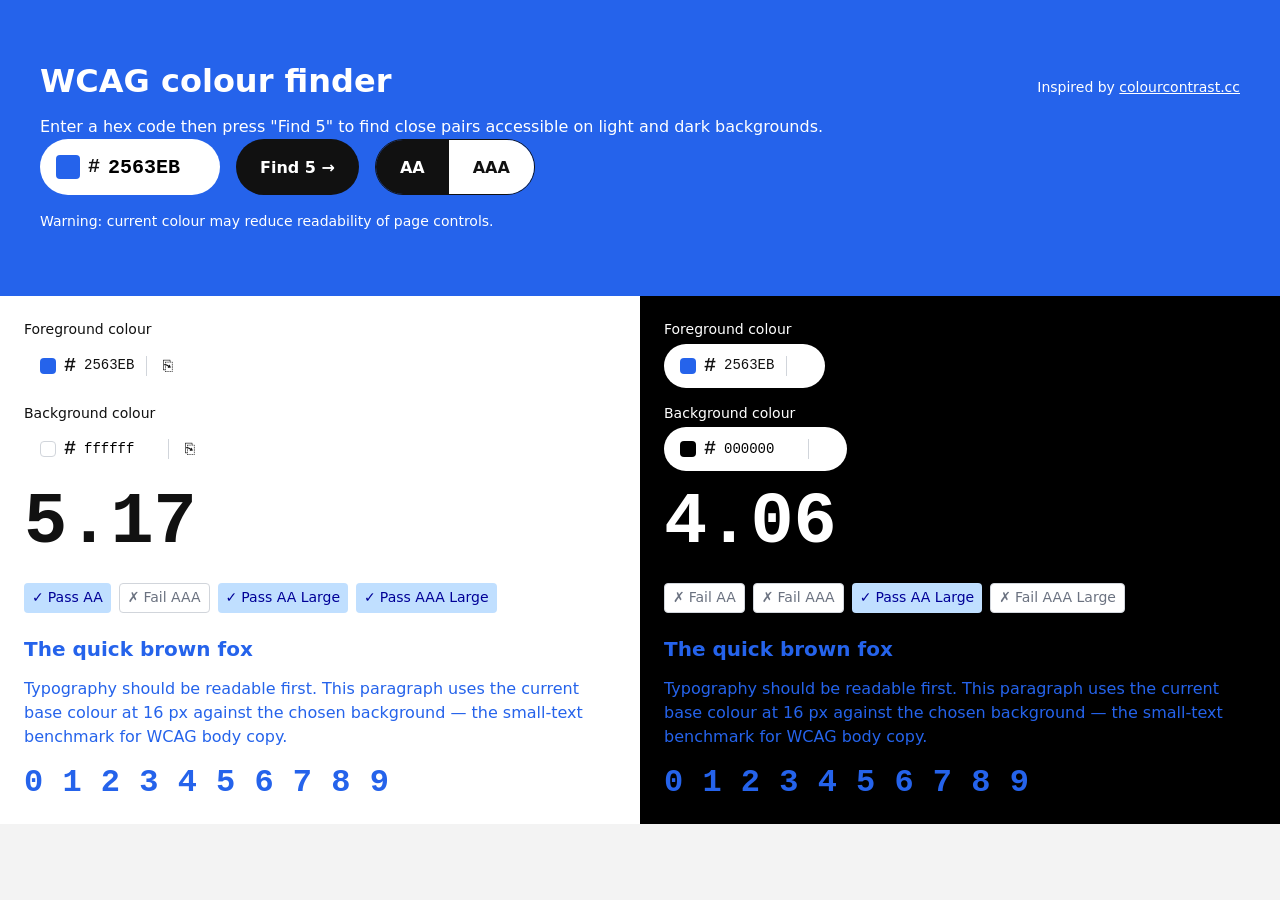
==== index.html @ 26ff1bad "feat(05-03): unified focus styles, dark-panel override, mobile tabs - Consolidate per-element focus " ====
<!DOCTYPE html>
<html lang="en">
<head>
  <meta charset="utf-8">
  <meta name="viewport" content="width=device-width, initial-scale=1">
  <title>WCAG Colour Finder</title>
  <link rel="stylesheet" href="style.css">
  <script type="module" src="app.js"></script>
</head>
<body>

  <div class="control-zone">
    <div class="control-zone__inner">

      <div class="control-zone__header">
        <h1>WCAG colour finder</h1>
        <p class="attribution">Inspired by <a href="https://colourcontrast.cc">colourcontrast.cc</a></p>
      </div>

      <p class="description">Enter a hex code then press "Find 5" to find close pairs accessible on light and dark backgrounds.</p>

      <div class="control-row">
        <label class="hex-pill" for="hex-input">
          <span class="swatch-indicator" aria-hidden="true"></span>
          <span class="hex-prefix" aria-hidden="true">#</span>
          <input id="hex-input" class="hex-value" type="text" maxlength="6" spellcheck="false" autocomplete="off" aria-label="Hex colour code" value="2563EB">
        </label>

        <button type="button" id="find-btn" class="find-btn">Find 5 &rarr;</button>

        <div class="aa-toggle" role="group" aria-label="Contrast threshold">
          <button type="button" class="aa-toggle-btn" data-threshold="AA"  aria-pressed="true">AA</button>
          <button type="button" class="aa-toggle-btn" data-threshold="AAA" aria-pressed="false">AAA</button>
        </div>
      </div>

      <span id="hex-error" class="error-msg" aria-live="polite" hidden>Enter a valid hex colour</span>

      <div id="swatch-row" class="swatch-row" hidden>
        <ul class="swatch-list" role="list" aria-label="Accessible colour pairs">
        </ul>
        <p id="distance-warning" class="distance-warning" hidden>
          <span class="distance-warning__prefix" aria-hidden="true">&#x26A0;</span>
          These pairs are a long way from your original colour — no closer accessible shades exist.
        </p>
      </div>

      <p id="top-zone-warning" class="top-zone-warning" hidden aria-live="polite">Warning: current colour may reduce readability of page controls.</p>
      <span id="copy-live" class="sr-only" aria-live="polite"></span>

    </div>
  </div>

  <div class="preview-zone">
    <div class="panel-tabs" role="tablist" aria-label="Preview panel">
      <button type="button" class="tab-btn" role="tab" data-panel="light" aria-selected="true"  aria-controls="panel-light-content" id="tab-light">Light</button>
      <button type="button" class="tab-btn" role="tab" data-panel="dark"  aria-selected="false" aria-controls="panel-dark-content"  id="tab-dark">Dark</button>
    </div>
    <div class="panels">

      <section class="panel panel--light" id="panel-light-content" role="tabpanel" aria-labelledby="tab-light">
        <h2 class="sr-only">Light background</h2>

        <div class="preview-field">
          <span class="preview-field__label">Foreground colour</span>
          <span class="hex-pill preview-pill">
            <span class="swatch-indicator swatch-indicator--fg" aria-hidden="true"></span>
            <span class="hex-prefix" aria-hidden="true">#</span>
            <span class="hex-value fg-hex">2563EB</span>
            <span class="pill-divider" aria-hidden="true"></span>
            <button type="button" class="copy-btn" aria-label="Copy hex to clipboard" title="Copy hex to clipboard">&#x2398;</button>
          </span>
        </div>

        <div class="preview-field">
          <span class="preview-field__label">Background colour</span>
          <span class="hex-pill preview-pill">
            <span class="swatch-indicator swatch-indicator--bg swatch-indicator--light" aria-hidden="true"></span>
            <span class="hex-prefix" aria-hidden="true">#</span>
            <input id="light-bg-input" class="hex-value bg-input" type="text" maxlength="6"
                   spellcheck="false" autocomplete="off"
                   aria-label="Light background hex colour"
                   aria-invalid="false"
                   value="ffffff">
            <span class="pill-divider" aria-hidden="true"></span>
            <button type="button" class="copy-btn" aria-label="Copy hex to clipboard" title="Copy hex to clipboard">&#x2398;</button>
          </span>
          <span id="light-bg-error" class="error-msg" aria-live="polite" hidden>Enter a valid hex colour</span>
        </div>

        <p class="contrast-ratio contrast-ratio--large"><span class="ratio">—</span></p>

        <div class="badge-area" aria-live="polite">
          <span class="badge badge-aa badge--fail"></span>
          <span class="badge badge-aaa badge--fail"></span>
          <span class="badge badge-aa-lg badge--fail"></span>
          <span class="badge badge-aaa-lg badge--fail"></span>
        </div>

        <h3 contenteditable="true" aria-label="Editable heading — light panel" class="sample-heading sample-text">The quick brown fox</h3>
        <p contenteditable="true" aria-label="Editable paragraph — light panel" class="sample-para sample-text">Typography should be readable first. This paragraph uses the current base colour at 16 px against the chosen background — the small-text benchmark for WCAG body copy.</p>
        <p class="numerals sample-text">0 1 2 3 4 5 6 7 8 9</p>
      </section>

      <section class="panel panel--dark" id="panel-dark-content" role="tabpanel" aria-labelledby="tab-dark">
        <h2 class="sr-only">Dark background</h2>

        <div class="preview-field">
          <span class="preview-field__label">Foreground colour</span>
          <span class="hex-pill preview-pill">
            <span class="swatch-indicator swatch-indicator--fg" aria-hidden="true"></span>
            <span class="hex-prefix" aria-hidden="true">#</span>
            <span class="hex-value fg-hex">2563EB</span>
            <span class="pill-divider" aria-hidden="true"></span>
            <button type="button" class="copy-btn" aria-label="Copy hex to clipboard" title="Copy hex to clipboard">&#x2398;</button>
          </span>
        </div>

        <div class="preview-field">
          <span class="preview-field__label">Background colour</span>
          <span class="hex-pill preview-pill">
            <span class="swatch-indicator swatch-indicator--bg swatch-indicator--dark" aria-hidden="true"></span>
            <span class="hex-prefix" aria-hidden="true">#</span>
            <input id="dark-bg-input" class="hex-value bg-input" type="text" maxlength="6"
                   spellcheck="false" autocomplete="off"
                   aria-label="Dark background hex colour"
                   aria-invalid="false"
                   value="000000">
            <span class="pill-divider" aria-hidden="true"></span>
            <button type="button" class="copy-btn" aria-label="Copy hex to clipboard" title="Copy hex to clipboard">&#x2398;</button>
          </span>
          <span id="dark-bg-error" class="error-msg" aria-live="polite" hidden>Enter a valid hex colour</span>
        </div>

        <p class="contrast-ratio contrast-ratio--large"><span class="ratio">—</span></p>

        <div class="badge-area" aria-live="polite">
          <span class="badge badge-aa badge--fail"></span>
          <span class="badge badge-aaa badge--fail"></span>
          <span class="badge badge-aa-lg badge--fail"></span>
          <span class="badge badge-aaa-lg badge--fail"></span>
        </div>

        <h3 contenteditable="true" aria-label="Editable heading — dark panel" class="sample-heading sample-text">The quick brown fox</h3>
        <p contenteditable="true" aria-label="Editable paragraph — dark panel" class="sample-para sample-text">Typography should be readable first. This paragraph uses the current base colour at 16 px against the chosen background — the small-text benchmark for WCAG body copy.</p>
        <p class="numerals sample-text">0 1 2 3 4 5 6 7 8 9</p>
      </section>

    </div>
  </div>

</body>
</html>
---- style.css ----
/* style.css */
/* WCAG Colour Finder — all visual styles */

/* --- Custom properties --- */

:root {
  --user-colour: #2563eb;
  --light-bg: #ffffff;
  --dark-bg: #111111;
  --surface: #f3f3f3;
  --error: #dc2626;
  --border: #d1d5db;
  --chrome-dark: #111111;
  --chrome-light: #ffffff;

  /* Pass-badge tokens — CSS defaults, JS overrides with contrast-verified values */
  --pass-bg: color-mix(in oklch, var(--user-colour) 30%, #ffffff);
  --pass-text: color-mix(in oklch, var(--user-colour) 80%, #000000);
  --control-zone-text: #000000;

  --space-xs: 4px;
  --space-sm: 8px;
  --space-md: 16px;
  --space-lg: 24px;
  --space-xl: 32px;
  --space-2xl: 48px;
  --space-3xl: 64px;
}

/* --- Reset and base --- */

*,
*::before,
*::after {
  box-sizing: border-box;
}

body {
  margin: 0;
  min-height: 100vh;
  background: var(--surface);
  color: var(--chrome-dark);
  font-family: system-ui, -apple-system, sans-serif;
  font-size: 16px;
  font-weight: 400;
  line-height: 1.5;
}

p {
  font-size: 16px;
  font-weight: 400;
  line-height: 1.5;
  margin: 0;
}

/* --- Typography --- */

h1 {
  font-size: clamp(28px, 4vw, 32px);
  font-weight: 700;
  line-height: 1.1;
  margin: 0;
}

.attribution {
  font-size: 14px;
}

.attribution a {
  color: currentColor;
  text-decoration: underline;
}

.description {
  font-size: 16px;
  font-weight: 400;
  line-height: 1.5;
}

.sample-heading {
  font-size: 20px;
  font-weight: 700;
  line-height: 1.2;
  margin: 0 0 var(--space-md) 0;
}

.sample-para {
  margin: 0 0 var(--space-md) 0;
}

.numerals {
  font-family: ui-monospace, 'Courier New', monospace;
  font-size: clamp(28px, 3vw, 32px);
  font-weight: 700;
  line-height: 1.1;
  margin: 0;
}

.contrast-ratio--large {
  font-family: ui-monospace, 'Courier New', monospace;
  font-size: clamp(56px, 8vw, 72px);
  font-weight: 700;
  line-height: 1;
  color: var(--chrome-dark);
  margin: var(--space-md) 0;
}

.panel--dark .contrast-ratio--large {
  color: var(--chrome-light);
}

/* --- Two-zone layout --- */

.control-zone {
  background: var(--user-colour);
  color: var(--control-zone-text);
  padding: var(--space-3xl) var(--space-md);
}

.control-zone__inner {
  max-width: 1200px;
  margin: 0 auto;
}

.control-zone__header {
  display: flex;
  align-items: baseline;
  justify-content: space-between;
  flex-wrap: wrap;
  gap: var(--space-md);
  margin-bottom: var(--space-md);
}

.preview-zone {
  background: var(--surface);
}

.panels {
  display: flex;
  gap: 0;
}

/* --- Mobile tabs (hidden on desktop) --- */

.panel-tabs {
  display: none;
}

.tab-btn {
  font-family: inherit;
}

.panel {
  flex: 1;
  padding: var(--space-lg);
}

.panel--light {
  background: var(--light-bg);
  color: var(--chrome-dark);
}

.panel--dark {
  background: var(--dark-bg);
  color: var(--chrome-light);
}

/* --- Hex input pill (shared between control zone and preview pills) --- */

.hex-pill {
  background: #ffffff;
  border-radius: 9999px;
  min-height: 56px;
  display: inline-flex;
  align-items: center;
  gap: var(--space-sm);
  padding: 0 var(--space-md);
  color: var(--chrome-dark);
}

.hex-pill .swatch-indicator {
  width: 24px;
  height: 24px;
  border-radius: 4px;
  background: var(--user-colour);
  flex: none;
}

.hex-pill .swatch-indicator--bg.swatch-indicator--light {
  background: var(--light-bg);
  border: 1px solid var(--border);
}

.hex-pill .swatch-indicator--bg.swatch-indicator--dark {
  background: var(--dark-bg);
}

.hex-pill .hex-prefix,
.hex-pill .hex-value {
  font-family: ui-monospace, 'Courier New', monospace;
  font-size: 20px;
  font-weight: 700;
}

.hex-pill .hex-value {
  border: none;
  background: transparent;
  outline: none;
  padding: 0;
}

.hex-pill input.hex-value {
  width: 96px;
}

.preview-pill {
  min-height: 44px;
  padding: 0 var(--space-sm) 0 var(--space-md);
}

.preview-pill .hex-value {
  font-size: 14px;
  font-weight: 400;
}

.preview-pill input.hex-value {
  width: 72px;
}

.preview-pill .swatch-indicator {
  width: 16px;
  height: 16px;
}

.pill-divider {
  display: inline-block;
  width: 1px;
  height: 20px;
  background: var(--border);
  margin: 0 var(--space-xs);
}

.copy-btn {
  background: transparent;
  border: none;
  cursor: pointer;
  font-size: 16px;
  line-height: 1;
  color: var(--chrome-dark);
  padding: 4px;
}

.panel--dark .copy-btn {
  color: var(--chrome-light);
}

/* --- Control row (input pill + Find button + AA/AAA toggle) --- */

.control-row {
  display: flex;
  align-items: center;
  gap: var(--space-md);
  flex-wrap: wrap;
  margin-bottom: var(--space-md);
}

#find-btn,
.find-btn {
  background: var(--chrome-dark);
  color: var(--chrome-light);
  border: none;
  border-radius: 9999px;
  min-height: 56px;
  padding: 0 var(--space-lg);
  font-family: inherit;
  font-size: 16px;
  font-weight: 700;
  line-height: 1.2;
  cursor: pointer;
}

.find-btn:hover {
  background: #333333;
}

.find-btn:disabled {
  opacity: 0.5;
  cursor: not-allowed;
}

.aa-toggle {
  display: inline-flex;
  min-height: 56px;
  border: 1px solid var(--chrome-dark);
  border-radius: 9999px;
  overflow: hidden;
}

.aa-toggle-btn {
  background: #ffffff;
  color: var(--chrome-dark);
  border: none;
  padding: 0 var(--space-lg);
  font-family: inherit;
  font-size: 16px;
  font-weight: 700;
  cursor: pointer;
}

.aa-toggle-btn[aria-pressed="true"] {
  background: var(--chrome-dark);
  color: var(--chrome-light);
}

/* --- Error message --- */

.error-msg {
  display: block;
}

.error-msg[hidden] {
  display: none;
}

.error-msg:not([hidden]) {
  color: var(--error);
  font-size: 14px;
  margin-top: var(--space-xs);
}

.input--error {
  outline: 2px solid var(--error);
}

.top-zone-warning {
  margin-top: var(--space-md);
  font-size: 14px;
  color: var(--control-zone-text);
}

.top-zone-warning[hidden] {
  display: none;
}

/* --- Sample text --- */

.sample-text {
  color: var(--user-colour);
}

/* --- Unified focus — A11Y-03, D-09 --- */

#hex-input:focus,
#find-btn:focus,
.bg-input:focus,
.swatch-pair:focus,
.tab-btn:focus,
.aa-toggle-btn:focus,
.copy-btn:focus,
.attribution a:focus {
  outline: 2px solid var(--chrome-dark);
  outline-offset: 2px;
}

.hex-pill:focus-within {
  outline: 2px solid var(--chrome-dark);
  outline-offset: 2px;
}

/* Dark-panel override — Pitfall 2 */
.panel--dark #hex-input:focus,
.panel--dark .bg-input:focus,
.panel--dark .swatch-pair:focus,
.panel--dark .copy-btn:focus,
.panel--dark .tab-btn:focus,
.panel--dark .hex-pill:focus-within {
  outline-color: var(--chrome-light);
}

/* Error-state outline overrides */
.input--error:focus { outline-color: var(--error); }

/* Exception — sample text (D-03) */
.sample-text:focus {
  outline: 2px dashed;
  outline-color: color-mix(in srgb, var(--user-colour) 50%, transparent);
  outline-offset: 2px;
}

/* --- Preview fields (foreground / background labelled pills) --- */

.preview-field {
  margin-bottom: var(--space-md);
}

.preview-field__label {
  display: block;
  font-size: 14px;
  font-weight: 400;
  line-height: 1.4;
  margin-bottom: var(--space-xs);
}

/* --- Badge area --- */

.badge-area {
  display: flex;
  flex-wrap: wrap;
  gap: var(--space-sm);
  margin-top: var(--space-lg);
  margin-bottom: var(--space-lg);
}

.badge {
  display: inline-flex;
  align-items: center;
  gap: 4px;
  padding: 4px 8px;
  border-radius: 4px;
  font-size: 14px;
  font-weight: 400;
  line-height: 1.4;
}

.badge--pass {
  background: var(--pass-bg);
  color: var(--pass-text);
  border: none;
}

.badge--fail {
  background: #ffffff;
  color: #6b7280;
  border: 1px solid #d1d5db;
}

/* --- Visually hidden utility --- */

.sr-only {
  position: absolute;
  width: 1px;
  height: 1px;
  padding: 0;
  margin: -1px;
  overflow: hidden;
  clip: rect(0, 0, 0, 0);
  white-space: nowrap;
  border: 0;
}

/* --- Swatch row (result cards) --- */

.swatch-row {
  margin-top: var(--space-2xl);
}

.swatch-row[hidden] {
  display: none;
}

.swatch-list {
  display: flex;
  flex-wrap: wrap;
  gap: var(--space-md);
  list-style: none;
  padding: 0;
  margin: 0;
}

.swatch-item {
  display: flex;
  flex-direction: column;
  align-items: center;
}

.swatch-pair {
  width: 96px;
  height: 48px;
  display: flex;
  background: #ffffff;
  border: 1px solid #000000;
  border-radius: 8px;
  padding: var(--space-sm);
  cursor: pointer;
  overflow: hidden;
  gap: 2px;
}

.swatch-pair__half {
  flex: 1;
  display: block;
  border-radius: 2px;
}

.swatch-pair--selected {
  outline: 3px solid #000000;
  outline-offset: 2px;
  border-width: 3px;
  border-color: #000000;
}

.swatch-pair-hex {
  font-family: ui-monospace, 'Courier New', monospace;
  font-size: 14px;
  font-weight: 400;
  line-height: 1.4;
  margin-top: var(--space-xs);
  color: var(--chrome-dark);
}

/* --- Distance warning --- */

.distance-warning {
  margin-top: var(--space-md);
  font-size: 14px;
  line-height: 1.5;
  color: var(--control-zone-text);
}

.distance-warning[hidden] {
  display: none;
}

.distance-warning__prefix {
  color: var(--error);
  margin-right: var(--space-xs);
}

/* --- Responsive --- */

@media (max-width: 700px) {
  .panels {
    flex-direction: column;
  }

  .control-row {
    flex-direction: column;
    align-items: stretch;
  }

  .hex-pill,
  .find-btn,
  .aa-toggle {
    width: 100%;
  }

  .aa-toggle {
    justify-content: stretch;
  }

  .aa-toggle-btn {
    flex: 1;
  }

  /* Mobile tabs — replace 50/50 split with tab-switched single panel */
  .panel-tabs {
    display: flex;
    gap: 0;
    border-bottom: 1px solid var(--chrome-dark);
  }

  .tab-btn {
    flex: 1;
    background: #ffffff;
    color: var(--chrome-dark);
    border: none;
    padding: var(--space-md);
    font-size: 16px;
    font-weight: 700;
    cursor: pointer;
    min-height: 44px;
  }

  .tab-btn[aria-selected="true"] {
    background: var(--chrome-dark);
    color: var(--chrome-light);
  }

  .panel--light[hidden],
  .panel--dark[hidden] {
    display: none;
  }

  .swatch-list {
    flex-wrap: wrap;
  }
}
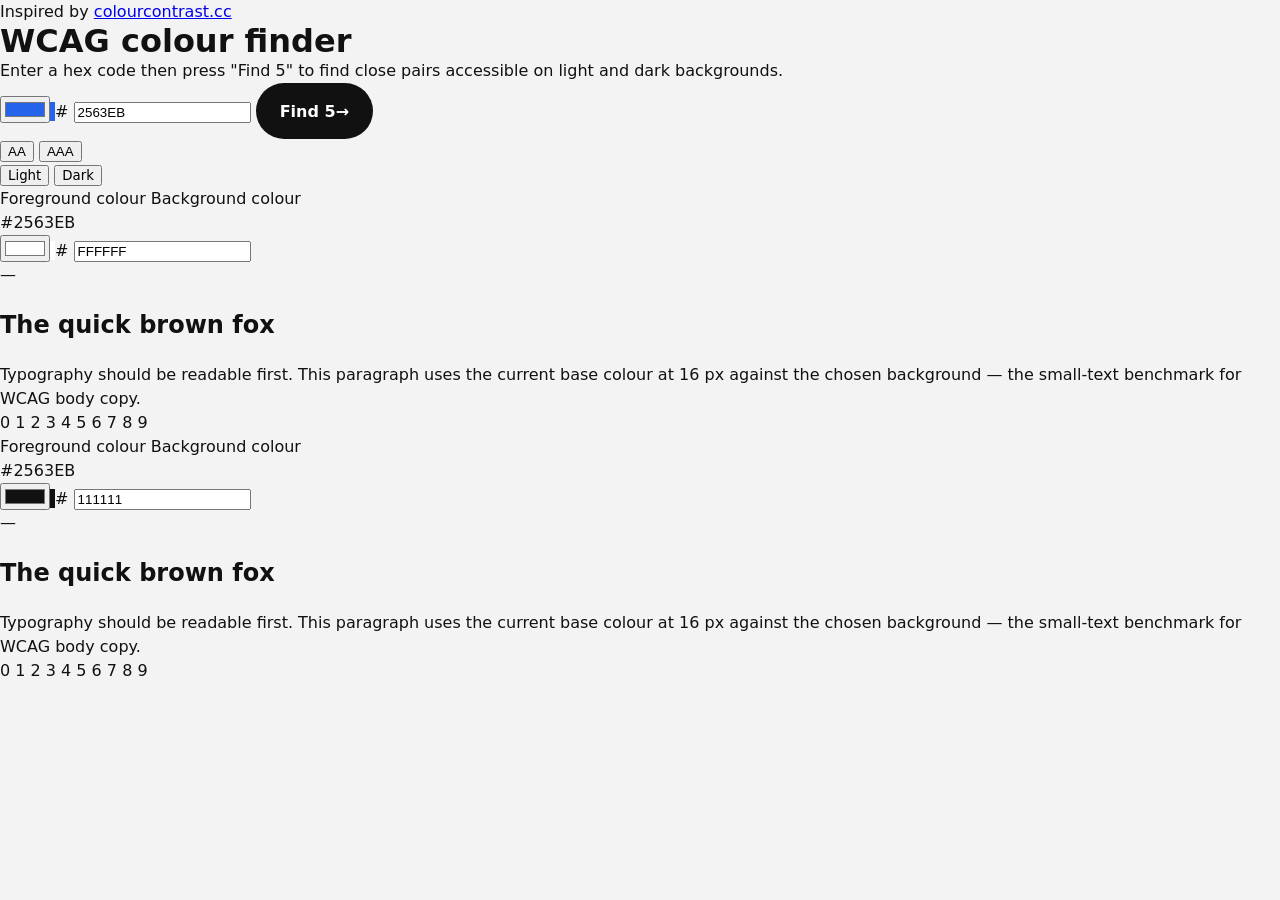
==== commit e60355c4: "feat(05-04): rebuild index.html to match mockup skeleton - Replace two-zone monochrome layout with t" ====
--- a/index.html
+++ b/index.html
@@ -4,150 +4,110 @@
   <meta charset="utf-8">
   <meta name="viewport" content="width=device-width, initial-scale=1">
   <title>WCAG Colour Finder</title>
+  <link rel="preconnect" href="https://fonts.googleapis.com">
+  <link rel="preconnect" href="https://fonts.gstatic.com" crossorigin>
+  <link href="https://fonts.googleapis.com/css2?family=Inter:wght@400;500;600;700&family=JetBrains+Mono:wght@400;500;600&display=swap" rel="stylesheet">
   <link rel="stylesheet" href="style.css">
   <script type="module" src="app.js"></script>
 </head>
 <body>
 
-  <div class="control-zone">
-    <div class="control-zone__inner">
-
-      <div class="control-zone__header">
+  <div class="topbar-wrap" id="topbar-wrap">
+    <div class="topbar">
+      <span class="credit">Inspired by <a href="https://colourcontrast.cc" target="_blank" rel="noopener">colourcontrast.cc</a></span>
+      <div class="title-row">
         <h1>WCAG colour finder</h1>
-        <p class="attribution">Inspired by <a href="https://colourcontrast.cc">colourcontrast.cc</a></p>
+        <p class="subtitle">Enter a hex code then press "Find 5" to find close pairs accessible on light and dark backgrounds.</p>
       </div>
 
-      <p class="description">Enter a hex code then press "Find 5" to find close pairs accessible on light and dark backgrounds.</p>
-
-      <div class="control-row">
-        <label class="hex-pill" for="hex-input">
-          <span class="swatch-indicator" aria-hidden="true"></span>
-          <span class="hex-prefix" aria-hidden="true">#</span>
-          <input id="hex-input" class="hex-value" type="text" maxlength="6" spellcheck="false" autocomplete="off" aria-label="Hex colour code" value="2563EB">
-        </label>
-
-        <button type="button" id="find-btn" class="find-btn">Find 5 &rarr;</button>
-
-        <div class="aa-toggle" role="group" aria-label="Contrast threshold">
-          <button type="button" class="aa-toggle-btn" data-threshold="AA"  aria-pressed="true">AA</button>
-          <button type="button" class="aa-toggle-btn" data-threshold="AAA" aria-pressed="false">AAA</button>
+      <div class="controls">
+        <div class="row-one">
+          <label class="hex-input" for="base-text">
+            <span class="swatch" id="base-swatch" style="background:#2563EB">
+              <input type="color" id="base-color" value="#2563EB" aria-label="Pick base colour">
+            </span>
+            <span class="hash mono">#</span>
+            <input id="base-text" type="text" value="2563EB" maxlength="6" spellcheck="false" autocomplete="off" aria-label="Hex colour code">
+          </label>
+          <button class="btn" id="find-btn"><span id="find-btn-label">Find 5</span><span>→</span></button>
+          <div class="target-toggle" id="target-toggle" role="group" aria-label="Target WCAG level">
+            <button type="button" class="target-opt is-active" data-target="AA">AA</button>
+            <button type="button" class="target-opt" data-target="AAA">AAA</button>
+          </div>
+        </div>
+        <div class="row-two card">
+          <div class="alts" id="alts"></div>
         </div>
       </div>
-
-      <span id="hex-error" class="error-msg" aria-live="polite" hidden>Enter a valid hex colour</span>
-
-      <div id="swatch-row" class="swatch-row" hidden>
-        <ul class="swatch-list" role="list" aria-label="Accessible colour pairs">
-        </ul>
-        <p id="distance-warning" class="distance-warning" hidden>
-          <span class="distance-warning__prefix" aria-hidden="true">&#x26A0;</span>
-          These pairs are a long way from your original colour — no closer accessible shades exist.
-        </p>
-      </div>
-
-      <p id="top-zone-warning" class="top-zone-warning" hidden aria-live="polite">Warning: current colour may reduce readability of page controls.</p>
-      <span id="copy-live" class="sr-only" aria-live="polite"></span>
-
     </div>
   </div>
 
-  <div class="preview-zone">
-    <div class="panel-tabs" role="tablist" aria-label="Preview panel">
-      <button type="button" class="tab-btn" role="tab" data-panel="light" aria-selected="true"  aria-controls="panel-light-content" id="tab-light">Light</button>
-      <button type="button" class="tab-btn" role="tab" data-panel="dark"  aria-selected="false" aria-controls="panel-dark-content"  id="tab-dark">Dark</button>
-    </div>
-    <div class="panels">
-
-      <section class="panel panel--light" id="panel-light-content" role="tabpanel" aria-labelledby="tab-light">
-        <h2 class="sr-only">Light background</h2>
-
-        <div class="preview-field">
-          <span class="preview-field__label">Foreground colour</span>
-          <span class="hex-pill preview-pill">
-            <span class="swatch-indicator swatch-indicator--fg" aria-hidden="true"></span>
-            <span class="hex-prefix" aria-hidden="true">#</span>
-            <span class="hex-value fg-hex">2563EB</span>
-            <span class="pill-divider" aria-hidden="true"></span>
-            <button type="button" class="copy-btn" aria-label="Copy hex to clipboard" title="Copy hex to clipboard">&#x2398;</button>
-          </span>
-        </div>
-
-        <div class="preview-field">
-          <span class="preview-field__label">Background colour</span>
-          <span class="hex-pill preview-pill">
-            <span class="swatch-indicator swatch-indicator--bg swatch-indicator--light" aria-hidden="true"></span>
-            <span class="hex-prefix" aria-hidden="true">#</span>
-            <input id="light-bg-input" class="hex-value bg-input" type="text" maxlength="6"
-                   spellcheck="false" autocomplete="off"
-                   aria-label="Light background hex colour"
-                   aria-invalid="false"
-                   value="ffffff">
-            <span class="pill-divider" aria-hidden="true"></span>
-            <button type="button" class="copy-btn" aria-label="Copy hex to clipboard" title="Copy hex to clipboard">&#x2398;</button>
-          </span>
-          <span id="light-bg-error" class="error-msg" aria-live="polite" hidden>Enter a valid hex colour</span>
-        </div>
-
-        <p class="contrast-ratio contrast-ratio--large"><span class="ratio">—</span></p>
-
-        <div class="badge-area" aria-live="polite">
-          <span class="badge badge-aa badge--fail"></span>
-          <span class="badge badge-aaa badge--fail"></span>
-          <span class="badge badge-aa-lg badge--fail"></span>
-          <span class="badge badge-aaa-lg badge--fail"></span>
-        </div>
-
-        <h3 contenteditable="true" aria-label="Editable heading — light panel" class="sample-heading sample-text">The quick brown fox</h3>
-        <p contenteditable="true" aria-label="Editable paragraph — light panel" class="sample-para sample-text">Typography should be readable first. This paragraph uses the current base colour at 16 px against the chosen background — the small-text benchmark for WCAG body copy.</p>
-        <p class="numerals sample-text">0 1 2 3 4 5 6 7 8 9</p>
-      </section>
-
-      <section class="panel panel--dark" id="panel-dark-content" role="tabpanel" aria-labelledby="tab-dark">
-        <h2 class="sr-only">Dark background</h2>
-
-        <div class="preview-field">
-          <span class="preview-field__label">Foreground colour</span>
-          <span class="hex-pill preview-pill">
-            <span class="swatch-indicator swatch-indicator--fg" aria-hidden="true"></span>
-            <span class="hex-prefix" aria-hidden="true">#</span>
-            <span class="hex-value fg-hex">2563EB</span>
-            <span class="pill-divider" aria-hidden="true"></span>
-            <button type="button" class="copy-btn" aria-label="Copy hex to clipboard" title="Copy hex to clipboard">&#x2398;</button>
-          </span>
-        </div>
-
-        <div class="preview-field">
-          <span class="preview-field__label">Background colour</span>
-          <span class="hex-pill preview-pill">
-            <span class="swatch-indicator swatch-indicator--bg swatch-indicator--dark" aria-hidden="true"></span>
-            <span class="hex-prefix" aria-hidden="true">#</span>
-            <input id="dark-bg-input" class="hex-value bg-input" type="text" maxlength="6"
-                   spellcheck="false" autocomplete="off"
-                   aria-label="Dark background hex colour"
-                   aria-invalid="false"
-                   value="000000">
-            <span class="pill-divider" aria-hidden="true"></span>
-            <button type="button" class="copy-btn" aria-label="Copy hex to clipboard" title="Copy hex to clipboard">&#x2398;</button>
-          </span>
-          <span id="dark-bg-error" class="error-msg" aria-live="polite" hidden>Enter a valid hex colour</span>
-        </div>
-
-        <p class="contrast-ratio contrast-ratio--large"><span class="ratio">—</span></p>
-
-        <div class="badge-area" aria-live="polite">
-          <span class="badge badge-aa badge--fail"></span>
-          <span class="badge badge-aaa badge--fail"></span>
-          <span class="badge badge-aa-lg badge--fail"></span>
-          <span class="badge badge-aaa-lg badge--fail"></span>
-        </div>
-
-        <h3 contenteditable="true" aria-label="Editable heading — dark panel" class="sample-heading sample-text">The quick brown fox</h3>
-        <p contenteditable="true" aria-label="Editable paragraph — dark panel" class="sample-para sample-text">Typography should be readable first. This paragraph uses the current base colour at 16 px against the chosen background — the small-text benchmark for WCAG body copy.</p>
-        <p class="numerals sample-text">0 1 2 3 4 5 6 7 8 9</p>
-      </section>
-
+  <!-- Mobile-only tab bar for Light/Dark -->
+  <div class="preview-tabs" role="tablist" aria-label="Preview background">
+    <div class="preview-tabs-inner">
+      <button type="button" class="tab-btn is-active" data-tab="light" role="tab" aria-selected="true">Light</button>
+      <button type="button" class="tab-btn" data-tab="dark" role="tab" aria-selected="false">Dark</button>
     </div>
   </div>
 
+  <!-- Full-bleed light/dark previews -->
+  <section class="previews">
+    <div class="preview is-light is-visible" id="preview-light">
+      <span class="tag-label is-fg">Foreground colour</span>
+      <span class="tag-label is-bg">Background colour</span>
+      <div class="fg-tag">
+        <span class="fg-swatch"></span>
+        <span id="light-fg-hex">#2563EB</span>
+        <button class="copy-btn" type="button" data-copy-target="light-fg-hex" aria-label="Copy hex">
+          <svg viewBox="0 0 16 16" fill="none" stroke="currentColor" stroke-width="1.75" stroke-linecap="round" stroke-linejoin="round"><rect x="5" y="5" width="8" height="9" rx="1.2"/><path d="M3 10V3.2A1.2 1.2 0 0 1 4.2 2H10"/></svg>
+        </button>
+      </div>
+      <div class="bg-tag">
+        <span class="swatch-sm" style="background:#ffffff">
+          <input type="color" id="light-bg-color" value="#ffffff" aria-label="Light background">
+        </span>
+        <span class="hash-sm mono">#</span>
+        <input id="light-bg-text" type="text" value="FFFFFF" maxlength="6" spellcheck="false" autocomplete="off" aria-label="Light background hex colour">
+      </div>
+      <div class="preview-inner">
+        <div class="ratio-row">
+          <div class="ratio mono"><span id="light-ratio">—</span></div>
+          <div class="pills" id="light-pills" aria-live="polite"></div>
+        </div>
+        <h2 class="heading">The quick brown fox</h2>
+        <p class="para">Typography should be readable first. This paragraph uses the current base colour at 16&nbsp;px against the chosen background — the small-text benchmark for WCAG body copy.</p>
+        <p class="digits">0 1 2 3 4 5 6 7 8 9</p>
+      </div>
+    </div>
+
+    <div class="preview is-dark" id="preview-dark">
+      <span class="tag-label is-fg">Foreground colour</span>
+      <span class="tag-label is-bg">Background colour</span>
+      <div class="fg-tag">
+        <span class="fg-swatch"></span>
+        <span id="dark-fg-hex">#2563EB</span>
+        <button class="copy-btn" type="button" data-copy-target="dark-fg-hex" aria-label="Copy hex">
+          <svg viewBox="0 0 16 16" fill="none" stroke="currentColor" stroke-width="1.75" stroke-linecap="round" stroke-linejoin="round"><rect x="5" y="5" width="8" height="9" rx="1.2"/><path d="M3 10V3.2A1.2 1.2 0 0 1 4.2 2H10"/></svg>
+        </button>
+      </div>
+      <div class="bg-tag">
+        <span class="swatch-sm" style="background:#111111">
+          <input type="color" id="dark-bg-color" value="#111111" aria-label="Dark background">
+        </span>
+        <span class="hash-sm mono">#</span>
+        <input id="dark-bg-text" type="text" value="111111" maxlength="6" spellcheck="false" autocomplete="off" aria-label="Dark background hex colour">
+      </div>
+      <div class="preview-inner">
+        <div class="ratio-row">
+          <div class="ratio mono"><span id="dark-ratio">—</span></div>
+          <div class="pills" id="dark-pills" aria-live="polite"></div>
+        </div>
+        <h2 class="heading">The quick brown fox</h2>
+        <p class="para">Typography should be readable first. This paragraph uses the current base colour at 16&nbsp;px against the chosen background — the small-text benchmark for WCAG body copy.</p>
+        <p class="digits">0 1 2 3 4 5 6 7 8 9</p>
+      </div>
+    </div>
+  </section>
+
 </body>
 </html>
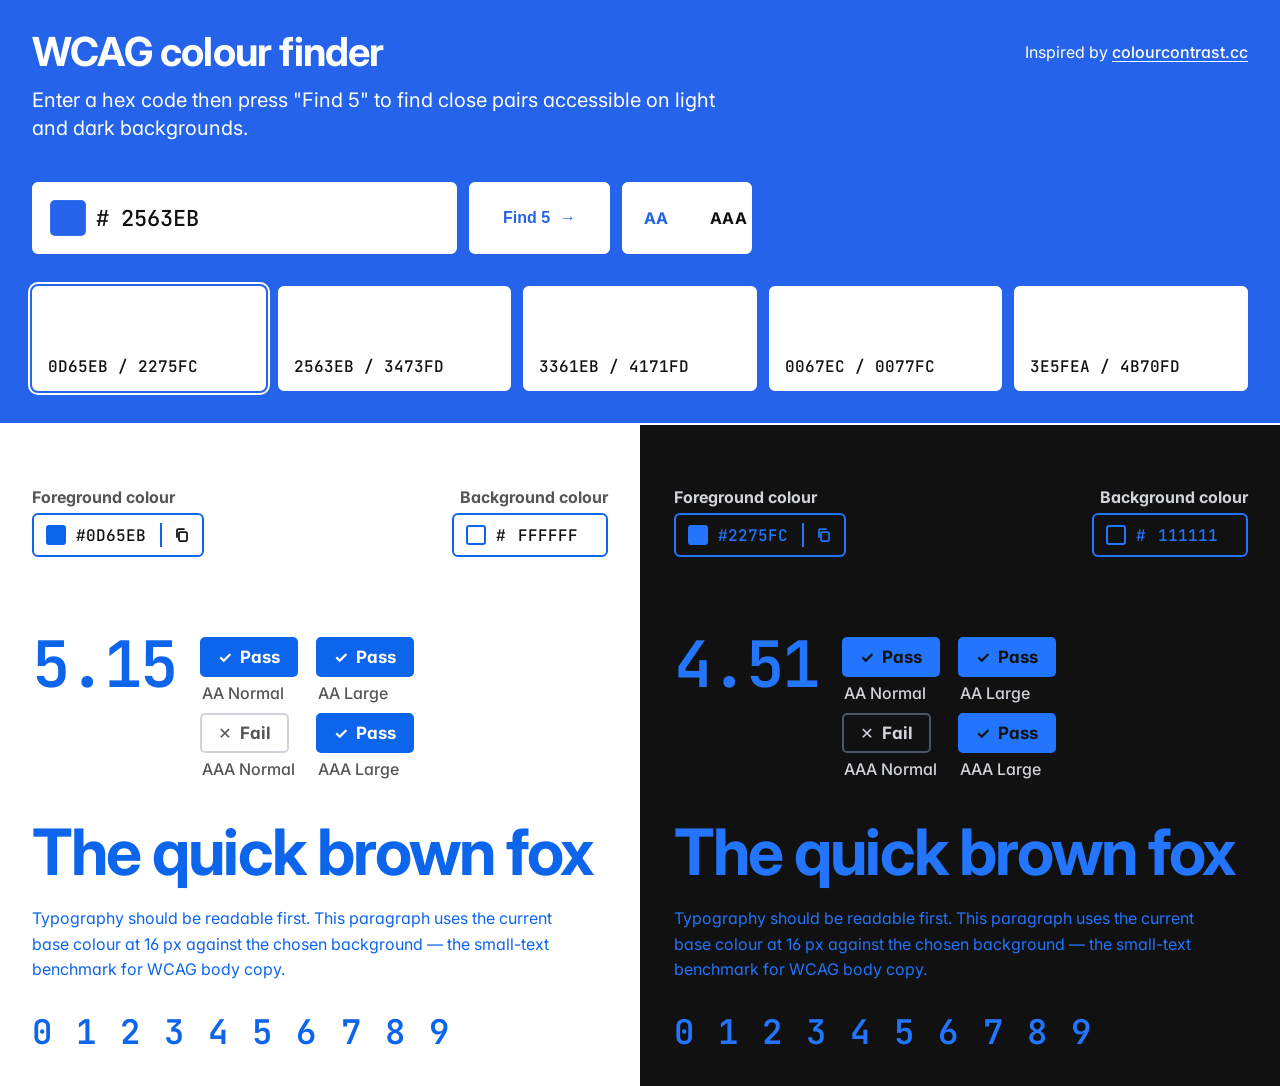
==== commit b597bb85: "fix(a11y): close landmark, contrast, and opacity violations from audit - Add <main> landmark: closes" ====
--- a/index.html
+++ b/index.html
@@ -11,6 +11,7 @@
   <script type="module" src="app.js"></script>
 </head>
 <body>
+<main>
 
   <div class="topbar-wrap" id="topbar-wrap">
     <div class="topbar">
@@ -109,5 +110,6 @@
     </div>
   </section>
 
+</main>
 </body>
 </html>
--- a/style.css
+++ b/style.css
@@ -1,587 +1,549 @@
 /* style.css */
-/* WCAG Colour Finder — all visual styles */
-
-/* --- Custom properties --- */
+/* WCAG Colour Finder — mockup-aligned styles (05-05 rebuild) */
 
 :root {
-  --user-colour: #2563eb;
-  --light-bg: #ffffff;
-  --dark-bg: #111111;
-  --surface: #f3f3f3;
-  --error: #dc2626;
-  --border: #d1d5db;
-  --chrome-dark: #111111;
-  --chrome-light: #ffffff;
-
-  /* Pass-badge tokens — CSS defaults, JS overrides with contrast-verified values */
-  --pass-bg: color-mix(in oklch, var(--user-colour) 30%, #ffffff);
-  --pass-text: color-mix(in oklch, var(--user-colour) 80%, #000000);
-  --control-zone-text: #000000;
-
-  --space-xs: 4px;
-  --space-sm: 8px;
-  --space-md: 16px;
-  --space-lg: 24px;
-  --space-xl: 32px;
-  --space-2xl: 48px;
-  --space-3xl: 64px;
-}
-
-/* --- Reset and base --- */
-
-*,
-*::before,
-*::after {
-  box-sizing: border-box;
-}
-
-body {
+  --ink: #111111;
+  --ink-mute: #555555;
+  --paper: #ffffff;
+  --border-w: 2px;
+}
+* { box-sizing: border-box; }
+html, body {
+  margin:0; padding:0; background: var(--ink); color: var(--ink);
+  font-family: 'Inter', system-ui, sans-serif;
+  font-feature-settings: 'ss01','cv11';
+  min-height: 100vh;
+}
+body { display: flex; flex-direction: column; min-height: 100vh; }
+.mono { font-family: 'JetBrains Mono', ui-monospace, monospace; font-variant-ligatures: none; }
+
+/* ——— Top bar (the top of the T) ——— */
+.topbar-wrap {
+  background: var(--topbar-bg, #6BD4AC);
+  color: var(--topbar-fg, #111111);
+  transition: background 0.2s;
+  border-bottom: var(--border-w) solid var(--topbar-fg, #111111);
+}
+.topbar {
+  padding: 32px 32px 32px;
+  max-width: none;
+  width: 100%;
   margin: 0;
-  min-height: 100vh;
-  background: var(--surface);
-  color: var(--chrome-dark);
-  font-family: system-ui, -apple-system, sans-serif;
+  position: relative;
+}
+.title-row {
+  position: static;
+  display: flex; flex-direction: column; align-items: flex-start;
+  line-height: 1;
+  max-width: none;
+  gap: 14px;
+  margin-bottom: 40px;
+}
+h1 {
+  font-size: 40px; font-weight: 700; margin: 0;
+  letter-spacing: -0.02em;
+  line-height: 1;
+}
+.subtitle {
+  font-size: 20px; font-weight: 400; margin: 0;
+  line-height: 1.4;
+  text-align: left;
+  max-width: 720px;
+}
+.credit {
+  position: absolute;
+  top: 44px; right: 32px;
   font-size: 16px;
-  font-weight: 400;
-  line-height: 1.5;
-}
-
-p {
+  color: var(--topbar-fg);
+  line-height: 1;
+}
+.credit a {
+  color: inherit;
+  text-decoration: underline;
+  text-underline-offset: 3px;
+  font-weight: 500;
+}
+.credit a:hover { opacity: 0.75; }
+.controls {
+  display: block;
+}
+.row-one {
+  display: flex; gap: 12px; align-items: stretch;
+  margin-bottom: 32px;
+  max-width: 720px;
+  margin-top: 0;
+}
+.row-two { width: 100%; }
+.controls > .card { width: 100%; max-width: none; justify-self: stretch; }
+.card {
+  background: transparent;
+  border: 0;
+  border-radius: 0;
+  padding: 0;
+  color: var(--topbar-fg);
+}
+.card-label {
+  font-size: 16px; letter-spacing: 0;
+  color: var(--topbar-fg); margin-bottom: 10px; font-weight: 600;
+  display: flex; align-items: center; justify-content: space-between;
+  text-transform: none;
+}
+.card-label .hint { font-weight: 400; color: var(--topbar-fg); opacity: 0.7; font-size: 16px; }
+
+.base-row { display: flex; align-items: stretch; gap: 10px; }
+.hex-input {
+  flex: 1;
+  display: flex; align-items: center; gap: 10px;
+  background: var(--paper);
+  border: var(--border-w) solid var(--topbar-fg);
+  border-radius: 6px;
+  padding: 0 16px;
+  height: 72px;
+}
+.hex-input .swatch {
+  width: 36px; height: 36px; border-radius: 5px;
+  box-shadow: inset 0 0 0 1px rgba(255,255,255,0.08);
+  flex-shrink: 0; cursor: pointer; position: relative; overflow: hidden;
+}
+.hex-input .swatch input[type="color"] {
+  position: absolute; inset: -4px; width: 200%; height: 200%; border: 0; opacity: 0; cursor: pointer;
+}
+.hex-input .hash { color: var(--ink); font-family: 'JetBrains Mono', monospace; font-size: 22px; font-weight: 500; }
+.hex-input input[type="text"] {
+  flex: 1;
+  background: transparent; border: 0; outline: 0;
+  color: var(--ink);
+  font-family: 'JetBrains Mono', monospace;
+  font-size: 22px; font-weight: 500;
+  text-transform: uppercase;
+  min-width: 0;
+}
+.btn {
+  height: 72px;
+  padding: 0 32px;
+  border-radius: 6px;
+  border: var(--border-w) solid var(--topbar-fg);
+  background: var(--topbar-fg);
+  color: var(--topbar-bg);
+  font-weight: 700;
   font-size: 16px;
-  font-weight: 400;
-  line-height: 1.5;
-  margin: 0;
-}
-
-/* --- Typography --- */
-
-h1 {
-  font-size: clamp(28px, 4vw, 32px);
+  cursor: pointer;
+  display: inline-flex; align-items: center; gap: 10px;
+  white-space: nowrap;
+  transition: opacity 0.15s;
+}
+.btn:hover { opacity: 0.88; }
+.btn:disabled { opacity: 0.5; cursor: progress; }
+
+/* AA / AAA segmented toggle next to Find */
+.target-toggle {
+  display: inline-flex;
+  align-items: stretch;
+  height: 72px;
+  border: var(--border-w) solid var(--topbar-fg);
+  border-radius: 6px;
+  overflow: hidden;
+  background: var(--paper);
+}
+.target-opt {
+  appearance: none;
+  border: 0;
+  background: transparent;
+  color: var(--ink);
+  font-family: 'Inter', system-ui, sans-serif;
   font-weight: 700;
-  line-height: 1.1;
-  margin: 0;
-}
-
-.attribution {
-  font-size: 14px;
-}
-
-.attribution a {
-  color: currentColor;
-  text-decoration: underline;
-}
-
-.description {
   font-size: 16px;
-  font-weight: 400;
-  line-height: 1.5;
-}
-
-.sample-heading {
-  font-size: 20px;
-  font-weight: 700;
-  line-height: 1.2;
-  margin: 0 0 var(--space-md) 0;
-}
-
-.sample-para {
-  margin: 0 0 var(--space-md) 0;
-}
-
-.numerals {
-  font-family: ui-monospace, 'Courier New', monospace;
-  font-size: clamp(28px, 3vw, 32px);
-  font-weight: 700;
-  line-height: 1.1;
-  margin: 0;
-}
-
-.contrast-ratio--large {
-  font-family: ui-monospace, 'Courier New', monospace;
-  font-size: clamp(56px, 8vw, 72px);
-  font-weight: 700;
-  line-height: 1;
-  color: var(--chrome-dark);
-  margin: var(--space-md) 0;
-}
-
-.panel--dark .contrast-ratio--large {
-  color: var(--chrome-light);
-}
-
-/* --- Two-zone layout --- */
-
-.control-zone {
-  background: var(--user-colour);
-  color: var(--control-zone-text);
-  padding: var(--space-3xl) var(--space-md);
-}
-
-.control-zone__inner {
-  max-width: 1200px;
-  margin: 0 auto;
-}
-
-.control-zone__header {
-  display: flex;
-  align-items: baseline;
-  justify-content: space-between;
-  flex-wrap: wrap;
-  gap: var(--space-md);
-  margin-bottom: var(--space-md);
-}
-
-.preview-zone {
-  background: var(--surface);
-}
-
-.panels {
-  display: flex;
-  gap: 0;
-}
-
-/* --- Mobile tabs (hidden on desktop) --- */
-
-.panel-tabs {
-  display: none;
-}
-
-.tab-btn {
-  font-family: inherit;
-}
-
-.panel {
+  letter-spacing: 0.02em;
+  padding: 0 20px;
+  cursor: pointer;
+  min-width: 64px;
+}
+.target-opt + .target-opt {
+  border-left: var(--border-w) solid var(--topbar-fg);
+}
+.target-opt.is-active {
+  background: var(--topbar-fg);
+  color: var(--topbar-bg);
+}
+
+.toggle-row { display: flex; align-items: center; gap: 10px; margin-top: 12px; }
+.toggle {
+  position: relative;
+  width: 40px; height: 22px;
+  background: var(--paper);
+  border: var(--border-w) solid var(--topbar-fg);
+  border-radius: 999px;
+  cursor: pointer;
+  transition: background 0.15s;
+  flex-shrink: 0;
+}
+.toggle::after {
+  content: "";
+  position: absolute;
+  top: 2px; left: 2px;
+  width: 14px; height: 14px; border-radius: 50%;
+  background: var(--topbar-fg);
+  transition: transform 0.15s, background 0.15s;
+}
+.toggle.on { background: var(--topbar-fg); }
+.toggle.on::after { transform: translateX(18px); background: var(--topbar-bg); }
+.toggle-label { font-size: 16px; color: var(--topbar-fg); }
+.toggle-label strong { color: var(--topbar-fg); font-weight: 600; }
+
+.alts {
+  display: grid;
+  grid-template-columns: repeat(5, 1fr);
+  gap: 12px;
+}
+.alt {
+  background: var(--paper);
+  border: var(--border-w) solid var(--topbar-fg);
+  border-radius: 6px;
+  padding: 14px 14px 12px;
+  cursor: pointer;
+  transition: transform 0.08s;
+  display: flex; flex-direction: column; gap: 10px;
+  min-width: 0;
+}
+.alt .chips {
+  display: flex; gap: 4px; height: 44px;
+  border-radius: 4px; overflow: hidden;
+}
+.alt .hex { font-size: 16px; text-align: center; color: var(--ink); font-weight: 500; white-space: nowrap; font-family: 'JetBrains Mono', monospace; }
+.alt .chip { flex: 1; }
+.alt .chip.light { background: var(--alt-light, #fff); }
+.alt .chip.dark { background: var(--alt-dark, #000); }
+.alt.single .chip { background: var(--alt-colour); }
+.alt .hex { font-size: 16px; text-align: center; color: var(--ink); font-weight: 500; white-space: nowrap; font-family: 'JetBrains Mono', monospace; }
+.alt.placeholder { cursor: default; background: transparent; border-style: dashed; opacity: 0.55; }
+.alt.placeholder .chips { background: transparent; }
+.alt.placeholder .chip { background: transparent; }
+.alt.placeholder .hex { color: var(--topbar-fg); }
+
+/* ——— Preview panels — the stem of the T, flex-grow to fill ——— */
+.previews {
+  display: grid;
+  grid-template-columns: 1fr 1fr;
   flex: 1;
-  padding: var(--space-lg);
-}
-
-.panel--light {
-  background: var(--light-bg);
-  color: var(--chrome-dark);
-}
-
-.panel--dark {
-  background: var(--dark-bg);
-  color: var(--chrome-light);
-}
-
-/* --- Hex input pill (shared between control zone and preview pills) --- */
-
-.hex-pill {
-  background: #ffffff;
-  border-radius: 9999px;
-  min-height: 56px;
-  display: inline-flex;
-  align-items: center;
-  gap: var(--space-sm);
-  padding: 0 var(--space-md);
-  color: var(--chrome-dark);
-}
-
-.hex-pill .swatch-indicator {
-  width: 24px;
-  height: 24px;
-  border-radius: 4px;
-  background: var(--user-colour);
-  flex: none;
-}
-
-.hex-pill .swatch-indicator--bg.swatch-indicator--light {
-  background: var(--light-bg);
-  border: 1px solid var(--border);
-}
-
-.hex-pill .swatch-indicator--bg.swatch-indicator--dark {
-  background: var(--dark-bg);
-}
-
-.hex-pill .hex-prefix,
-.hex-pill .hex-value {
-  font-family: ui-monospace, 'Courier New', monospace;
-  font-size: 20px;
-  font-weight: 700;
-}
-
-.hex-pill .hex-value {
-  border: none;
+}
+.preview {
+  padding: 32px 32px 32px;
+  position: relative;
+  display: flex; flex-direction: column;
+  min-width: 0;
+}
+.preview.is-light .preview-inner { margin-right: auto; margin-left: 0; max-width: 640px; }
+.preview.is-dark .preview-inner  { margin-left: 0; margin-right: auto; max-width: 640px; }
+.preview-inner { padding-top: 180px; }
+.preview.is-dark { border-left: var(--border-w) solid var(--ink); }
+.preview-inner { width: 100%; color: var(--specimen, currentColor); }
+
+.bg-tag {
+  position: absolute;
+  top: 88px;
+  display: flex; align-items: center; gap: 10px;
   background: transparent;
-  outline: none;
-  padding: 0;
-}
-
-.hex-pill input.hex-value {
-  width: 96px;
-}
-
-.preview-pill {
-  min-height: 44px;
-  padding: 0 var(--space-sm) 0 var(--space-md);
-}
-
-.preview-pill .hex-value {
-  font-size: 14px;
-  font-weight: 400;
-}
-
-.preview-pill input.hex-value {
-  width: 72px;
-}
-
-.preview-pill .swatch-indicator {
-  width: 16px;
-  height: 16px;
-}
-
-.pill-divider {
-  display: inline-block;
-  width: 1px;
-  height: 20px;
-  background: var(--border);
-  margin: 0 var(--space-xs);
-}
-
-.copy-btn {
-  background: transparent;
-  border: none;
-  cursor: pointer;
-  font-size: 16px;
-  line-height: 1;
-  color: var(--chrome-dark);
-  padding: 4px;
-}
-
-.panel--dark .copy-btn {
-  color: var(--chrome-light);
-}
-
-/* --- Control row (input pill + Find button + AA/AAA toggle) --- */
-
-.control-row {
-  display: flex;
-  align-items: center;
-  gap: var(--space-md);
-  flex-wrap: wrap;
-  margin-bottom: var(--space-md);
-}
-
-#find-btn,
-.find-btn {
-  background: var(--chrome-dark);
-  color: var(--chrome-light);
-  border: none;
-  border-radius: 9999px;
-  min-height: 56px;
-  padding: 0 var(--space-lg);
-  font-family: inherit;
+  border: var(--border-w) solid var(--specimen, currentColor);
+  border-radius: 6px;
+  padding: 8px 12px;
+  height: 44px;
+}
+.preview.is-light .bg-tag { right: 32px; }
+.preview.is-dark  .bg-tag { right: 32px; }
+
+.fg-tag {
+  position: absolute;
+  top: 88px; left: 32px;
+  display: flex; align-items: center; gap: 10px;
+  border: var(--border-w) solid var(--specimen, currentColor);
+  border-radius: 6px;
+  padding: 8px 0 8px 12px;
+  height: 44px;
+  color: var(--specimen, currentColor);
+  font-family: 'JetBrains Mono', monospace;
+  font-size: 16px; font-weight: 500;
+}
+.fg-tag .fg-swatch {
+  width: 20px; height: 20px; border-radius: 3px;
+  background: var(--specimen, currentColor);
+  border: var(--border-w) solid var(--specimen, currentColor);
+  flex-shrink: 0;
+}
+
+/* Section label above each tag */
+.tag-label {
+  position: absolute;
+  top: 64px;
+  font-family: 'Inter', sans-serif;
   font-size: 16px;
   font-weight: 700;
-  line-height: 1.2;
+  color: var(--specimen, currentColor);
+  line-height: 1;
+}
+/* A11Y-03 fix: tag-labels are UI chrome — must pass 4.5:1 on panel background */
+.preview.is-light .tag-label { color: #555555; }
+.preview.is-dark .tag-label { color: #d1d5db; }
+/* A11Y-03 fix: fg-tag/bg-tag hex text must pass on panel bg regardless of user colour */
+.preview.is-light .fg-tag { color: var(--ink); }
+.preview.is-light .bg-tag .hash-sm,
+.preview.is-light .bg-tag input[type="text"] { color: var(--ink); }
+.preview.is-light .copy-btn { color: var(--ink); border-left-color: var(--specimen, currentColor); }
+.preview .tag-label.is-fg { left: 32px; }
+.preview .tag-label.is-bg { right: 32px; }
+
+/* Copy button lives at the end of fg-tag and bg-tag */
+.copy-btn {
+  appearance: none;
+  background: transparent;
+  border: 0;
+  border-left: var(--border-w) solid var(--specimen, currentColor);
+  align-self: stretch;
+  margin-left: 4px;
+  padding: 0 12px;
   cursor: pointer;
-}
-
-.find-btn:hover {
-  background: #333333;
-}
-
-.find-btn:disabled {
-  opacity: 0.5;
-  cursor: not-allowed;
-}
-
-.aa-toggle {
-  display: inline-flex;
-  min-height: 56px;
-  border: 1px solid var(--chrome-dark);
-  border-radius: 9999px;
-  overflow: hidden;
-}
-
-.aa-toggle-btn {
-  background: #ffffff;
-  color: var(--chrome-dark);
-  border: none;
-  padding: 0 var(--space-lg);
-  font-family: inherit;
+  color: var(--specimen, currentColor);
+  display: inline-flex; align-items: center; justify-content: center;
+  font-family: 'Inter', sans-serif;
+  font-size: 16px; font-weight: 700;
+  letter-spacing: 0.08em;
+  text-transform: uppercase;
+  transition: opacity 0.15s;
+}
+.copy-btn:hover { opacity: 0.65; }
+.copy-btn svg { width: 16px; height: 16px; display: block; }
+.copy-btn.copied svg { display: none; }
+.copy-btn.copied::before { content: "✓"; font-size: 16px; font-weight: 700; line-height: 1; }
+.bg-tag .label {
+  display: none;
+}
+.bg-tag .swatch-sm {
+  width: 20px; height: 20px; border-radius: 3px;
+  border: var(--border-w) solid var(--specimen, currentColor);
+  cursor: pointer; position: relative; overflow: hidden; flex-shrink: 0;
+}
+.bg-tag .swatch-sm input[type="color"] { position: absolute; inset: -4px; width: 200%; height: 200%; border: 0; opacity: 0; cursor: pointer; }
+.bg-tag .hash-sm { color: var(--specimen, currentColor); font-size: 16px; font-weight: 500; }
+.bg-tag input[type="text"] {
+  background: transparent; border: 0; outline: 0;
+  color: var(--specimen, currentColor);
+  font-family: 'JetBrains Mono', monospace;
+  font-size: 16px; font-weight: 500;
+  text-transform: uppercase;
+  width: 78px;
+}
+
+/* Top of panel: ratio + pills side by side */
+.ratio-row {
+  display: flex;
+  align-items: flex-start;
+  gap: 24px;
+  margin: 0 0 40px;
+  flex-wrap: nowrap;
+}
+@media (max-width: 991px) {
+  .ratio-row { flex-wrap: wrap; }
+}
+.ratio {
+  font-family: 'JetBrains Mono', monospace;
+  font-size: 64px;
+  font-weight: 600;
+  letter-spacing: -0.03em;
+  line-height: 0.85;
+  margin: 0;
+  flex-shrink: 0;
+}
+.pills {
+  display: grid;
+  grid-template-columns: repeat(4, auto);
+  gap: 10px 18px;
+  margin: 0;
+  justify-content: start;
+}
+@media (max-width: 1400px) {
+  .pills { grid-template-columns: repeat(2, auto); }
+}
+.pill-wrap { display: flex; flex-direction: column; gap: 6px; align-items: flex-start; }
+.pill {
+  display: inline-flex; align-items: center; gap: 8px;
+  padding: 8px 16px;
+  border-radius: 5px;
+  font-size: 17px; font-weight: 700; letter-spacing: 0;
+  text-transform: none;
+  border: var(--border-w) solid var(--specimen, currentColor);
+}
+.pill.pass { background: var(--specimen, currentColor); color: var(--bg-for-specimen, transparent); }
+.pill.fail { background: transparent; color: var(--specimen, currentColor); opacity: 0.45; }
+.pill .glyph { font-size: 16px; line-height: 1; }
+.pill-label { font-size: 16px; color: var(--specimen, currentColor); opacity: 0.8; font-weight: 500; padding-left: 2px; }
+/* A11Y-03 fix: pill-labels and fail pills must pass 4.5:1 regardless of user colour */
+.preview.is-light .pill-label { color: #555555; opacity: 1; }
+.preview.is-light .pill.fail { color: #555555; opacity: 1; border-color: #d1d5db; }
+.preview.is-dark .pill-label { color: #d1d5db; opacity: 1; }
+.preview.is-dark .pill.fail { color: #d1d5db; opacity: 1; border-color: #4b5563; }
+
+/* Specimen */
+.heading {
+  font-size: 64px;
+  font-weight: 700;
+  letter-spacing: -0.03em;
+  line-height: 1.02;
+  margin: 0 0 22px;
+}
+.para {
   font-size: 16px;
+  line-height: 1.6;
+  font-weight: 400;
+  margin: 0 0 26px;
+  max-width: 52ch;
+}
+.digits {
+  font-family: 'JetBrains Mono', monospace;
+  font-size: 34px;
+  letter-spacing: 0.06em;
+  font-weight: 600;
+  margin: 0;
+}
+
+/* Mobile tabs (hidden on desktop) */
+.preview-tabs {
+  display: none;
+  background: transparent;
+}
+.preview-tabs-inner {
+  display: flex;
+}
+.tab-btn {
+  flex: 1;
+  appearance: none;
+  border: 0;
+  border-bottom: var(--border-w) solid var(--ink);
+  background: #FFFFFF;
+  color: var(--light-fg, var(--ink));
+  font-family: 'Inter', sans-serif;
   font-weight: 700;
+  font-size: 18px;
+  padding: 18px 0;
   cursor: pointer;
 }
-
-.aa-toggle-btn[aria-pressed="true"] {
-  background: var(--chrome-dark);
-  color: var(--chrome-light);
-}
-
-/* --- Error message --- */
-
-.error-msg {
-  display: block;
-}
-
-.error-msg[hidden] {
-  display: none;
-}
-
-.error-msg:not([hidden]) {
-  color: var(--error);
-  font-size: 14px;
-  margin-top: var(--space-xs);
-}
-
-.input--error {
-  outline: 2px solid var(--error);
-}
-
-.top-zone-warning {
-  margin-top: var(--space-md);
-  font-size: 14px;
-  color: var(--control-zone-text);
-}
-
-.top-zone-warning[hidden] {
-  display: none;
-}
-
-/* --- Sample text --- */
-
-.sample-text {
-  color: var(--user-colour);
-}
-
-/* --- Unified focus — A11Y-03, D-09 --- */
-
-#hex-input:focus,
-#find-btn:focus,
-.bg-input:focus,
-.swatch-pair:focus,
-.tab-btn:focus,
-.aa-toggle-btn:focus,
-.copy-btn:focus,
-.attribution a:focus {
-  outline: 2px solid var(--chrome-dark);
+.tab-btn[data-tab="dark"] {
+  background: var(--ink);
+  color: var(--dark-fg, #FFFFFF);
+}
+.tab-btn.is-active {
+  border-bottom: var(--border-w) solid transparent;
+}
+
+@media (max-width: 767px) {
+  .topbar { padding: 32px 24px; display: flex; flex-direction: column; }
+  .credit { position: static; margin: 8px 0; font-size: 14px; order: 2; }
+  .title-row { margin: 0; gap: 0; display: contents; }
+  .controls { display: contents; }
+  .row-two { display: contents; }
+  h1 { order: 1; margin: 0; }
+  .subtitle { order: 3; margin: 8px 0 0; }
+  .row-one { order: 4; margin-top: 24px; margin-bottom: 0; }
+  .alts { order: 5; margin-top: 12px; }
+  h1 { font-size: 32px; }
+  .subtitle { font-size: 16px; }
+  .row-one {
+    flex-wrap: wrap;
+    gap: 12px;
+    margin-bottom: 24px;
+  }
+  .hex-input { flex: 1 1 100%; height: 64px; }
+  .btn { flex: 1 1 auto; height: 56px; padding: 0 20px; font-size: 16px; }
+  .target-toggle { flex: 0 0 auto; height: 56px; }
+  .target-opt { padding: 0 16px; min-width: 56px; font-size: 16px; }
+  .alts {
+    grid-template-columns: 1fr;
+    gap: 10px;
+  }
+  .alt { flex-direction: row; align-items: center; padding: 10px 14px; gap: 14px; }
+  .alt .chips { flex: 0 0 72px; height: 40px; }
+  .alt .hex { flex: 1; text-align: left; }
+
+  /* Tabs replace side-by-side previews */
+  .preview-tabs { display: block; }
+  .previews { display: block; }
+  /* fg / bg tags laid out as 2-col grid: fg left, bg right */
+  .preview {
+    display: none;
+    padding: 24px 24px 32px;
+    border-left: 0 !important;
+    position: relative;
+  }
+  .preview.is-visible { display: grid; }
+  .preview.is-visible {
+    grid-template-columns: 1fr 1fr;
+    grid-template-areas:
+      "fg-label bg-label"
+      "fg-tag   bg-tag"
+      "body     body";
+    column-gap: 16px;
+    row-gap: 8px;
+  }
+  .preview-inner { grid-area: body; padding-top: 32px; max-width: none !important; margin: 0 !important; }
+  .tag-label { position: static; display: block; margin: 0; }
+  .tag-label.is-fg { grid-area: fg-label; justify-self: start; }
+  .tag-label.is-bg { grid-area: bg-label; justify-self: end; }
+  .fg-tag {
+    grid-area: fg-tag;
+    position: static;
+    display: inline-flex;
+    justify-self: start;
+    width: fit-content;
+    max-width: 100%;
+    margin: 0;
+  }
+  .bg-tag {
+    grid-area: bg-tag;
+    position: static;
+    display: inline-flex;
+    justify-self: end;
+    width: fit-content;
+    max-width: 100%;
+    margin: 0;
+    right: auto !important;
+  }
+
+  .ratio-row { flex-wrap: wrap; }
+  .pills {
+    grid-template-columns: repeat(4, 1fr);
+    width: 100%;
+  }
+  .heading { font-size: 40px; }
+  .ratio { font-size: 48px; }
+  .para { font-size: 18px; }
+  .digits { font-size: 30px; }
+}
+
+/* --- Unified focus — A11Y-03 --- */
+.topbar-wrap :focus-visible,
+.topbar-wrap .hex-input:focus-within {
+  outline: 2px solid var(--topbar-fg, #111111);
   outline-offset: 2px;
 }
-
-.hex-pill:focus-within {
-  outline: 2px solid var(--chrome-dark);
+.preview :focus-visible {
+  outline: 2px solid var(--specimen, currentColor);
   outline-offset: 2px;
 }
-
-/* Dark-panel override — Pitfall 2 */
-.panel--dark #hex-input:focus,
-.panel--dark .bg-input:focus,
-.panel--dark .swatch-pair:focus,
-.panel--dark .copy-btn:focus,
-.panel--dark .tab-btn:focus,
-.panel--dark .hex-pill:focus-within {
-  outline-color: var(--chrome-light);
-}
-
-/* Error-state outline overrides */
-.input--error:focus { outline-color: var(--error); }
-
-/* Exception — sample text (D-03) */
-.sample-text:focus {
-  outline: 2px dashed;
-  outline-color: color-mix(in srgb, var(--user-colour) 50%, transparent);
+.preview-tabs .tab-btn:focus-visible {
+  outline: 2px solid var(--ink);
+  outline-offset: -2px;
+}
+.input--error { outline: 2px solid #dc2626 !important; }
+
+/* --- Alts selection + focus (A11Y-03) --- */
+.alt.is-selected {
+  outline: 2px solid var(--topbar-fg, #111111);
   outline-offset: 2px;
 }
-
-/* --- Preview fields (foreground / background labelled pills) --- */
-
-.preview-field {
-  margin-bottom: var(--space-md);
-}
-
-.preview-field__label {
-  display: block;
-  font-size: 14px;
-  font-weight: 400;
-  line-height: 1.4;
-  margin-bottom: var(--space-xs);
-}
-
-/* --- Badge area --- */
-
-.badge-area {
-  display: flex;
-  flex-wrap: wrap;
-  gap: var(--space-sm);
-  margin-top: var(--space-lg);
-  margin-bottom: var(--space-lg);
-}
-
-.badge {
-  display: inline-flex;
-  align-items: center;
-  gap: 4px;
-  padding: 4px 8px;
-  border-radius: 4px;
-  font-size: 14px;
-  font-weight: 400;
-  line-height: 1.4;
-}
-
-.badge--pass {
-  background: var(--pass-bg);
-  color: var(--pass-text);
-  border: none;
-}
-
-.badge--fail {
-  background: #ffffff;
-  color: #6b7280;
-  border: 1px solid #d1d5db;
-}
-
-/* --- Visually hidden utility --- */
-
-.sr-only {
-  position: absolute;
-  width: 1px;
-  height: 1px;
-  padding: 0;
-  margin: -1px;
-  overflow: hidden;
-  clip: rect(0, 0, 0, 0);
-  white-space: nowrap;
-  border: 0;
-}
-
-/* --- Swatch row (result cards) --- */
-
-.swatch-row {
-  margin-top: var(--space-2xl);
-}
-
-.swatch-row[hidden] {
-  display: none;
-}
-
-.swatch-list {
-  display: flex;
-  flex-wrap: wrap;
-  gap: var(--space-md);
-  list-style: none;
-  padding: 0;
-  margin: 0;
-}
-
-.swatch-item {
-  display: flex;
-  flex-direction: column;
-  align-items: center;
-}
-
-.swatch-pair {
-  width: 96px;
-  height: 48px;
-  display: flex;
-  background: #ffffff;
-  border: 1px solid #000000;
-  border-radius: 8px;
-  padding: var(--space-sm);
-  cursor: pointer;
-  overflow: hidden;
-  gap: 2px;
-}
-
-.swatch-pair__half {
-  flex: 1;
-  display: block;
-  border-radius: 2px;
-}
-
-.swatch-pair--selected {
-  outline: 3px solid #000000;
+button.alt {
+  font: inherit;
+  text-align: left;
+  color: inherit;
+}
+button.alt:focus-visible {
+  outline: 2px solid var(--topbar-fg, #111111);
   outline-offset: 2px;
-  border-width: 3px;
-  border-color: #000000;
-}
-
-.swatch-pair-hex {
-  font-family: ui-monospace, 'Courier New', monospace;
-  font-size: 14px;
-  font-weight: 400;
-  line-height: 1.4;
-  margin-top: var(--space-xs);
-  color: var(--chrome-dark);
-}
-
-/* --- Distance warning --- */
-
-.distance-warning {
-  margin-top: var(--space-md);
-  font-size: 14px;
-  line-height: 1.5;
-  color: var(--control-zone-text);
-}
-
-.distance-warning[hidden] {
-  display: none;
-}
-
-.distance-warning__prefix {
-  color: var(--error);
-  margin-right: var(--space-xs);
-}
-
-/* --- Responsive --- */
-
-@media (max-width: 700px) {
-  .panels {
-    flex-direction: column;
-  }
-
-  .control-row {
-    flex-direction: column;
-    align-items: stretch;
-  }
-
-  .hex-pill,
-  .find-btn,
-  .aa-toggle {
-    width: 100%;
-  }
-
-  .aa-toggle {
-    justify-content: stretch;
-  }
-
-  .aa-toggle-btn {
-    flex: 1;
-  }
-
-  /* Mobile tabs — replace 50/50 split with tab-switched single panel */
-  .panel-tabs {
-    display: flex;
-    gap: 0;
-    border-bottom: 1px solid var(--chrome-dark);
-  }
-
-  .tab-btn {
-    flex: 1;
-    background: #ffffff;
-    color: var(--chrome-dark);
-    border: none;
-    padding: var(--space-md);
-    font-size: 16px;
-    font-weight: 700;
-    cursor: pointer;
-    min-height: 44px;
-  }
-
-  .tab-btn[aria-selected="true"] {
-    background: var(--chrome-dark);
-    color: var(--chrome-light);
-  }
-
-  .panel--light[hidden],
-  .panel--dark[hidden] {
-    display: none;
-  }
-
-  .swatch-list {
-    flex-wrap: wrap;
-  }
-}
+}
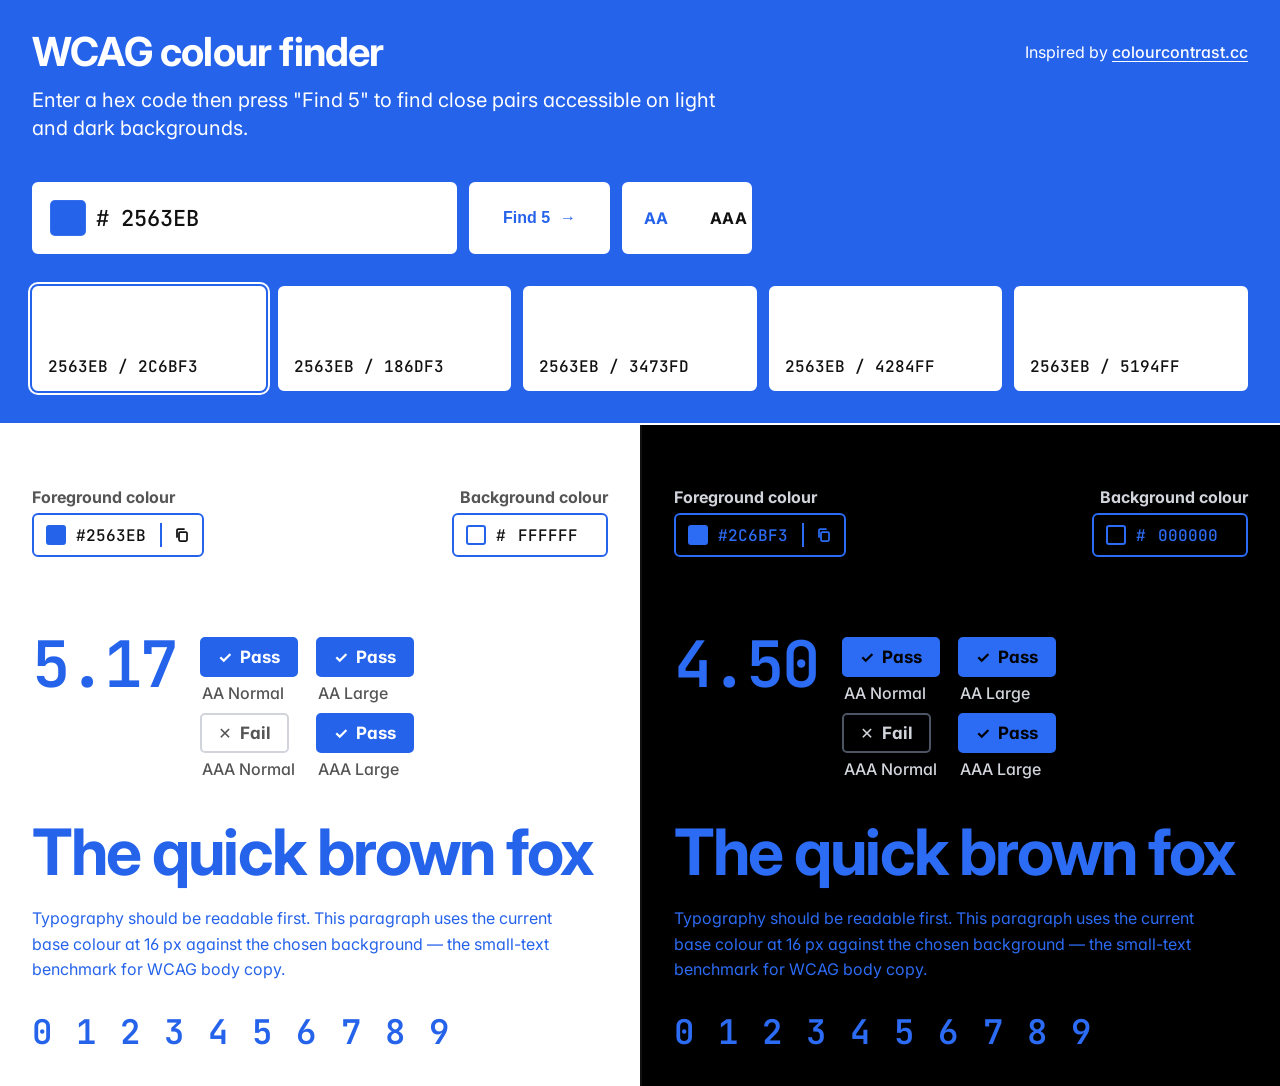
==== commit 8b252eda: "fix(260425-r3v-01): flip DEFAULT_DARK to #000000 + wire app.js to sentinel - app.js DEFAULT_DARK '11" ====
--- a/index.html
+++ b/index.html
@@ -30,14 +30,14 @@
             <span class="hash mono">#</span>
             <input id="base-text" type="text" value="2563EB" maxlength="6" spellcheck="false" autocomplete="off" aria-label="Hex colour code">
           </label>
-          <button class="btn" id="find-btn"><span id="find-btn-label">Find 5</span><span>→</span></button>
+          <button class="btn" id="find-btn"><span id="find-btn-label">Find 5</span><span aria-hidden="true">→</span></button>
           <div class="target-toggle" id="target-toggle" role="group" aria-label="Target WCAG level">
-            <button type="button" class="target-opt is-active" data-target="AA">AA</button>
-            <button type="button" class="target-opt" data-target="AAA">AAA</button>
+            <button type="button" class="target-opt is-active" data-target="AA" aria-pressed="true">AA</button>
+            <button type="button" class="target-opt" data-target="AAA" aria-pressed="false">AAA</button>
           </div>
         </div>
         <div class="row-two card">
-          <div class="alts" id="alts"></div>
+          <div class="alts" id="alts" aria-label="Colour pair suggestions"></div>
         </div>
       </div>
     </div>
@@ -73,11 +73,11 @@
       <div class="preview-inner">
         <div class="ratio-row">
           <div class="ratio mono"><span id="light-ratio">—</span></div>
-          <div class="pills" id="light-pills" aria-live="polite"></div>
+          <div class="pills" id="light-pills"></div>
         </div>
-        <h2 class="heading">The quick brown fox</h2>
-        <p class="para">Typography should be readable first. This paragraph uses the current base colour at 16&nbsp;px against the chosen background — the small-text benchmark for WCAG body copy.</p>
-        <p class="digits">0 1 2 3 4 5 6 7 8 9</p>
+        <h2 class="heading" contenteditable="true" aria-label="Editable heading — light panel">The quick brown fox</h2>
+        <p class="para" contenteditable="true" aria-label="Editable paragraph — light panel">Typography should be readable first. This paragraph uses the current base colour at 16&nbsp;px against the chosen background — the small-text benchmark for WCAG body copy.</p>
+        <p class="digits" contenteditable="true" aria-label="Editable digits — light panel">0 1 2 3 4 5 6 7 8 9</p>
       </div>
     </div>
 
@@ -92,24 +92,27 @@
         </button>
       </div>
       <div class="bg-tag">
-        <span class="swatch-sm" style="background:#111111">
-          <input type="color" id="dark-bg-color" value="#111111" aria-label="Dark background">
+        <span class="swatch-sm" style="background:#000000">
+          <input type="color" id="dark-bg-color" value="#000000" aria-label="Dark background">
         </span>
         <span class="hash-sm mono">#</span>
-        <input id="dark-bg-text" type="text" value="111111" maxlength="6" spellcheck="false" autocomplete="off" aria-label="Dark background hex colour">
+        <input id="dark-bg-text" type="text" value="000000" maxlength="6" spellcheck="false" autocomplete="off" aria-label="Dark background hex colour">
       </div>
       <div class="preview-inner">
         <div class="ratio-row">
           <div class="ratio mono"><span id="dark-ratio">—</span></div>
-          <div class="pills" id="dark-pills" aria-live="polite"></div>
+          <div class="pills" id="dark-pills"></div>
         </div>
-        <h2 class="heading">The quick brown fox</h2>
-        <p class="para">Typography should be readable first. This paragraph uses the current base colour at 16&nbsp;px against the chosen background — the small-text benchmark for WCAG body copy.</p>
-        <p class="digits">0 1 2 3 4 5 6 7 8 9</p>
+        <h2 class="heading" contenteditable="true" aria-label="Editable heading — dark panel">The quick brown fox</h2>
+        <p class="para" contenteditable="true" aria-label="Editable paragraph — dark panel">Typography should be readable first. This paragraph uses the current base colour at 16&nbsp;px against the chosen background — the small-text benchmark for WCAG body copy.</p>
+        <p class="digits" contenteditable="true" aria-label="Editable digits — dark panel">0 1 2 3 4 5 6 7 8 9</p>
       </div>
     </div>
   </section>
 
+  <!-- Screen-reader status announcements (visually hidden) -->
+  <span id="sr-status" aria-live="polite" aria-atomic="true" class="sr-only"></span>
+
 </main>
 </body>
 </html>
--- a/style.css
+++ b/style.css
@@ -1,5 +1,8 @@
 /* style.css */
 /* WCAG Colour Finder — mockup-aligned styles (05-05 rebuild) */
+
+/* Visually hidden but screen-reader readable */
+.sr-only { position: absolute; width: 1px; height: 1px; padding: 0; margin: -1px; overflow: hidden; clip: rect(0,0,0,0); white-space: nowrap; border: 0; }
 
 :root {
   --ink: #111111;
@@ -219,6 +222,18 @@
 .alt.placeholder .chips { background: transparent; }
 .alt.placeholder .chip { background: transparent; }
 .alt.placeholder .hex { color: var(--topbar-fg); }
+
+.alts-empty {
+  grid-column: 1 / -1;
+  margin: 0;
+  padding: 14px 0;
+  text-align: center;
+  color: var(--topbar-fg);
+  font-family: 'Inter', system-ui, sans-serif;
+  font-size: 16px;
+  font-weight: 500;
+  opacity: 0.75;
+}
 
 /* ——— Preview panels — the stem of the T, flex-grow to fill ——— */
 .previews {
@@ -458,6 +473,7 @@
     grid-template-columns: 1fr;
     gap: 10px;
   }
+  .alts-empty { padding: 10px 0; }
   .alt { flex-direction: row; align-items: center; padding: 10px 14px; gap: 14px; }
   .alt .chips { flex: 0 0 72px; height: 40px; }
   .alt .hex { flex: 1; text-align: left; }
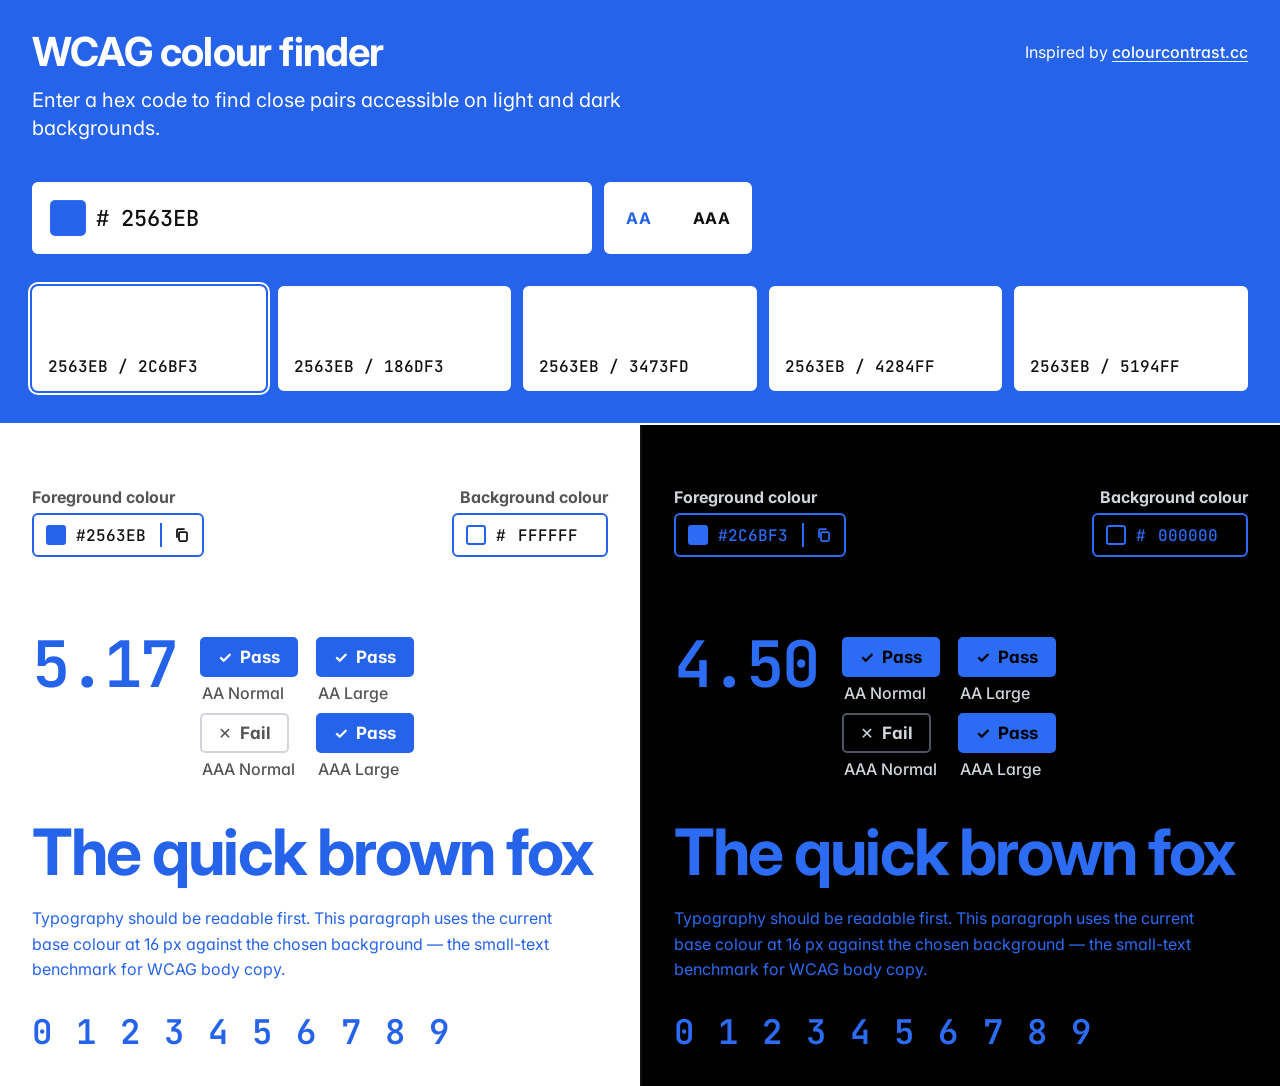
==== commit c58e3a3e: "feat(08-02): remove Find 5 button surface and rewrite subtitle - Remove #find-btn element and update" ====
--- a/index.html
+++ b/index.html
@@ -18,7 +18,7 @@
       <span class="credit">Inspired by <a href="https://colourcontrast.cc" target="_blank" rel="noopener">colourcontrast.cc</a></span>
       <div class="title-row">
         <h1>WCAG colour finder</h1>
-        <p class="subtitle">Enter a hex code then press "Find 5" to find close pairs accessible on light and dark backgrounds.</p>
+        <p class="subtitle">Enter a hex code to find close pairs accessible on light and dark backgrounds.</p>
       </div>
 
       <div class="controls">
@@ -30,7 +30,6 @@
             <span class="hash mono">#</span>
             <input id="base-text" type="text" value="2563EB" maxlength="6" spellcheck="false" autocomplete="off" aria-label="Hex colour code">
           </label>
-          <button class="btn" id="find-btn"><span id="find-btn-label">Find 5</span><span aria-hidden="true">→</span></button>
           <div class="target-toggle" id="target-toggle" role="group" aria-label="Target WCAG level">
             <button type="button" class="target-opt is-active" data-target="AA" aria-pressed="true">AA</button>
             <button type="button" class="target-opt" data-target="AAA" aria-pressed="false">AAA</button>
--- a/style.css
+++ b/style.css
@@ -121,23 +121,6 @@
   text-transform: uppercase;
   min-width: 0;
 }
-.btn {
-  height: 72px;
-  padding: 0 32px;
-  border-radius: 6px;
-  border: var(--border-w) solid var(--topbar-fg);
-  background: var(--topbar-fg);
-  color: var(--topbar-bg);
-  font-weight: 700;
-  font-size: 16px;
-  cursor: pointer;
-  display: inline-flex; align-items: center; gap: 10px;
-  white-space: nowrap;
-  transition: opacity 0.15s;
-}
-.btn:hover { opacity: 0.88; }
-.btn:disabled { opacity: 0.5; cursor: progress; }
-
 /* AA / AAA segmented toggle next to Find */
 .target-toggle {
   display: inline-flex;
@@ -466,7 +449,6 @@
     margin-bottom: 24px;
   }
   .hex-input { flex: 1 1 100%; height: 64px; }
-  .btn { flex: 1 1 auto; height: 56px; padding: 0 20px; font-size: 16px; }
   .target-toggle { flex: 0 0 auto; height: 56px; }
   .target-opt { padding: 0 16px; min-width: 56px; font-size: 16px; }
   .alts {
